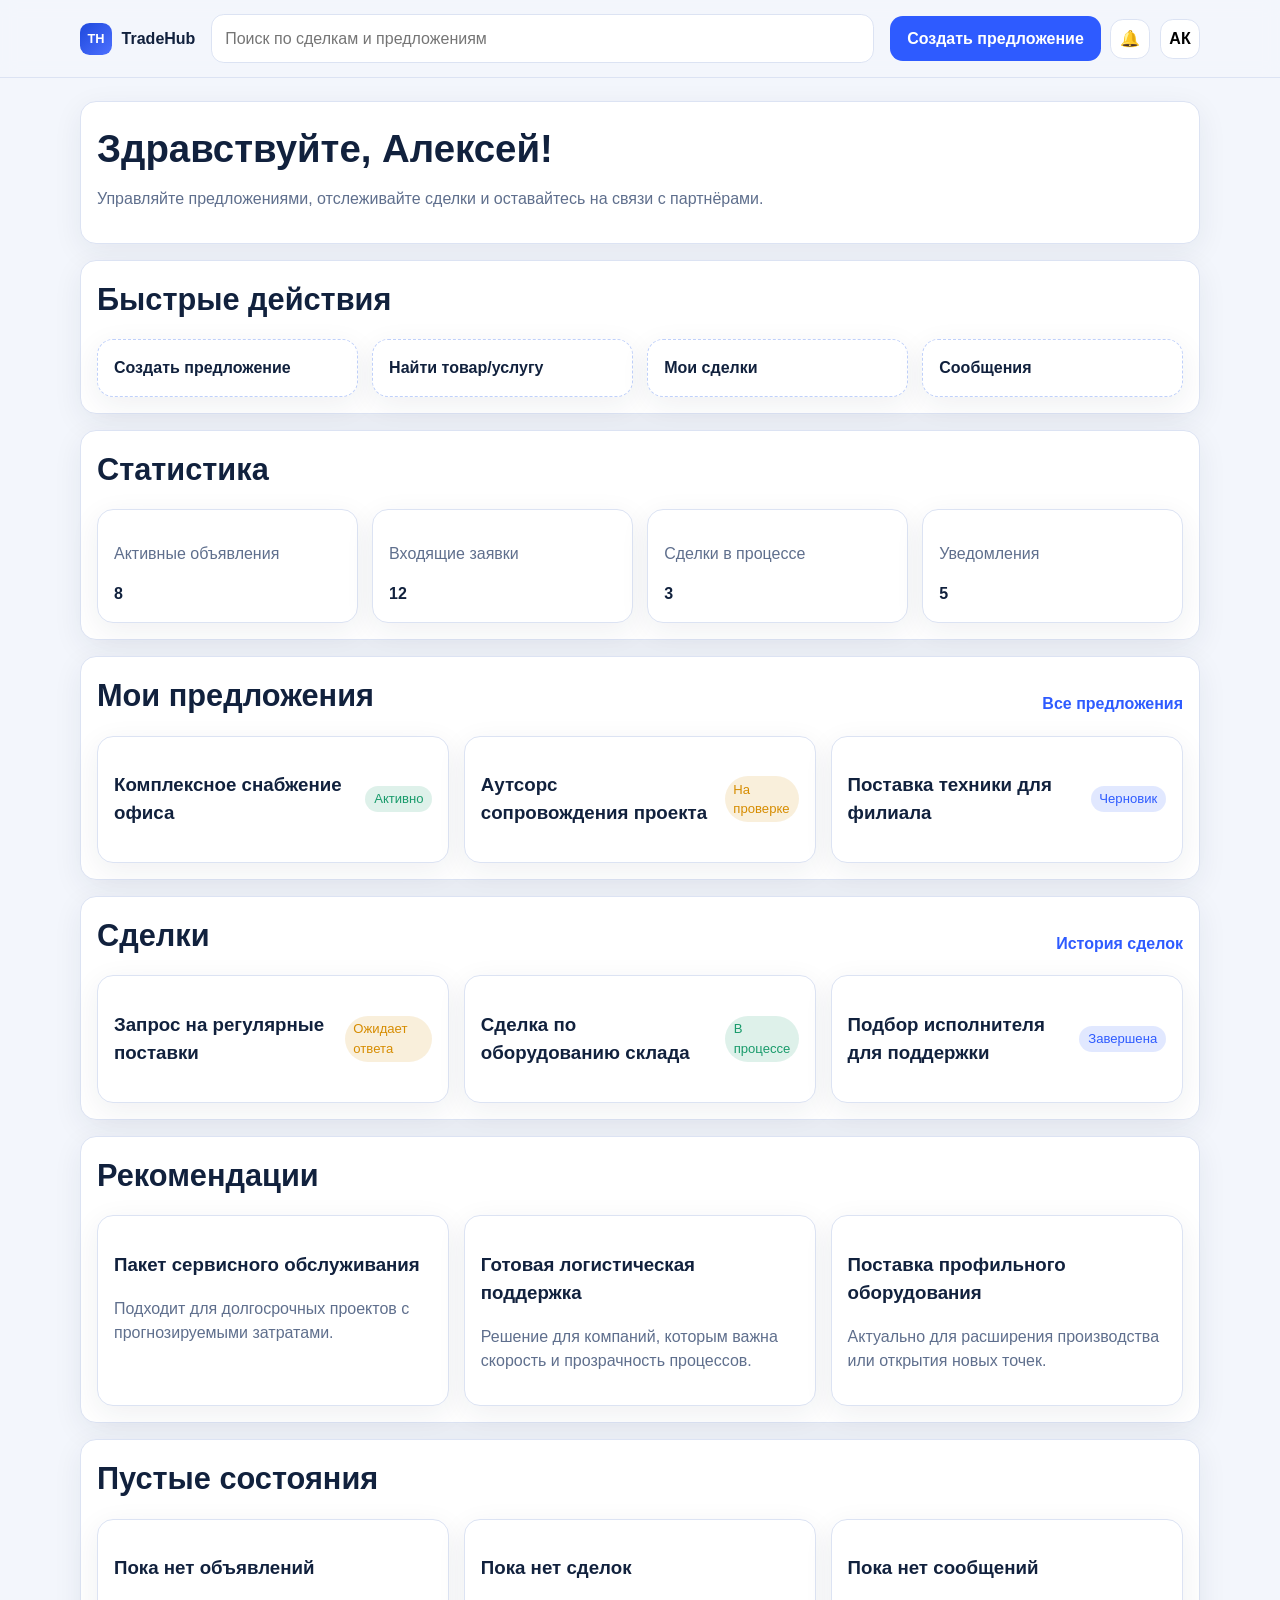
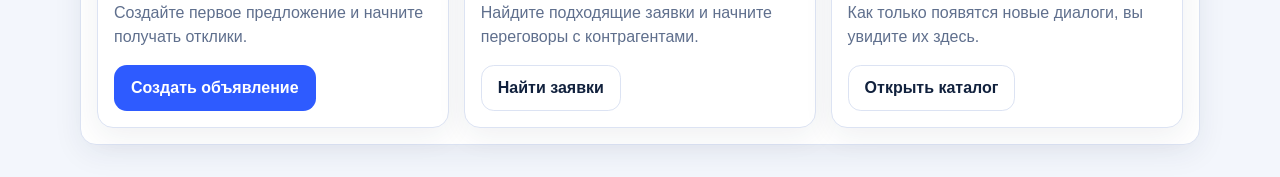
==== dashboard.html @ 5559f47c "Create marketplace landing and logged-in dashboard UI" ====
<!doctype html>
<html lang="ru">
  <head>
    <meta charset="UTF-8" />
    <meta name="viewport" content="width=device-width, initial-scale=1.0" />
    <title>TradeHub — Личный кабинет</title>
    <link rel="stylesheet" href="styles.css" />
  </head>
  <body>
    <header class="site-header logged-header">
      <div class="container logged-header-inner">
        <a class="logo" href="index.html" aria-label="TradeHub">
          <span class="logo-mark">TH</span>
          <span>TradeHub</span>
        </a>
        <label class="header-search">
          <span class="visually-hidden">Поиск</span>
          <input type="search" placeholder="Поиск по сделкам и предложениям" />
        </label>
        <div class="header-actions">
          <button class="btn btn-primary" type="button">Создать предложение</button>
          <button class="icon-btn" type="button" aria-label="Уведомления">🔔</button>
          <button class="profile-btn" type="button" aria-label="Профиль">АК</button>
        </div>
      </div>
    </header>

    <main class="container dashboard-main">
      <section class="welcome panel">
        <h1>Здравствуйте, Алексей!</h1>
        <p>Управляйте предложениями, отслеживайте сделки и оставайтесь на связи с партнёрами.</p>
      </section>

      <section class="quick-actions panel">
        <h2>Быстрые действия</h2>
        <div class="cards-grid quick-grid">
          <a class="card quick-card" href="#">Создать предложение</a>
          <a class="card quick-card" href="#">Найти товар/услугу</a>
          <a class="card quick-card" href="#deals">Мои сделки</a>
          <a class="card quick-card" href="#messages">Сообщения</a>
        </div>
      </section>

      <section class="stats panel">
        <h2>Статистика</h2>
        <div class="cards-grid stats-grid">
          <article class="card stat-card"><p>Активные объявления</p><strong>8</strong></article>
          <article class="card stat-card"><p>Входящие заявки</p><strong>12</strong></article>
          <article class="card stat-card"><p>Сделки в процессе</p><strong>3</strong></article>
          <article class="card stat-card"><p>Уведомления</p><strong>5</strong></article>
        </div>
      </section>

      <section class="panel" id="my-offers">
        <div class="panel-header"><h2>Мои предложения</h2><a href="#">Все предложения</a></div>
        <div class="cards-grid">
          <article class="card offer-row"><h3>Комплексное снабжение офиса</h3><span class="badge active">Активно</span></article>
          <article class="card offer-row"><h3>Аутсорс сопровождения проекта</h3><span class="badge review">На проверке</span></article>
          <article class="card offer-row"><h3>Поставка техники для филиала</h3><span class="badge draft">Черновик</span></article>
        </div>
      </section>

      <section class="panel" id="deals">
        <div class="panel-header"><h2>Сделки</h2><a href="#">История сделок</a></div>
        <div class="cards-grid">
          <article class="card deal-row"><h3>Запрос на регулярные поставки</h3><span class="badge review">Ожидает ответа</span></article>
          <article class="card deal-row"><h3>Сделка по оборудованию склада</h3><span class="badge active">В процессе</span></article>
          <article class="card deal-row"><h3>Подбор исполнителя для поддержки</h3><span class="badge done">Завершена</span></article>
        </div>
      </section>

      <section class="panel" id="recommendations">
        <h2>Рекомендации</h2>
        <div class="cards-grid offers-grid">
          <article class="card"><h3>Пакет сервисного обслуживания</h3><p>Подходит для долгосрочных проектов с прогнозируемыми затратами.</p></article>
          <article class="card"><h3>Готовая логистическая поддержка</h3><p>Решение для компаний, которым важна скорость и прозрачность процессов.</p></article>
          <article class="card"><h3>Поставка профильного оборудования</h3><p>Актуально для расширения производства или открытия новых точек.</p></article>
        </div>
      </section>

      <section class="panel" id="messages">
        <h2>Пустые состояния</h2>
        <div class="cards-grid empty-grid">
          <article class="card empty-state">
            <h3>Пока нет объявлений</h3>
            <p>Создайте первое предложение и начните получать отклики.</p>
            <button class="btn btn-primary" type="button">Создать объявление</button>
          </article>
          <article class="card empty-state">
            <h3>Пока нет сделок</h3>
            <p>Найдите подходящие заявки и начните переговоры с контрагентами.</p>
            <button class="btn btn-secondary" type="button">Найти заявки</button>
          </article>
          <article class="card empty-state">
            <h3>Пока нет сообщений</h3>
            <p>Как только появятся новые диалоги, вы увидите их здесь.</p>
            <button class="btn btn-secondary" type="button">Открыть каталог</button>
          </article>
        </div>
      </section>
    </main>
  </body>
</html>
---- styles.css ----
:root {
  --bg: #f3f6fc;
  --surface: #ffffff;
  --surface-alt: #eef3ff;
  --text: #11213d;
  --muted: #5f6f8d;
  --primary: #2e5bff;
  --primary-hover: #1f4ce5;
  --border: #dce3f3;
  --success: #199b6b;
  --warning: #d68c00;
  --info: #2e5bff;
}

* {
  box-sizing: border-box;
}

body {
  margin: 0;
  font-family: Inter, -apple-system, BlinkMacSystemFont, "Segoe UI", Roboto, sans-serif;
  color: var(--text);
  background: var(--bg);
  line-height: 1.5;
}

a {
  color: inherit;
  text-decoration: none;
}

.container {
  width: min(1120px, calc(100% - 2rem));
  margin: 0 auto;
}

.site-header {
  position: sticky;
  top: 0;
  z-index: 10;
  background: rgba(243, 246, 252, 0.92);
  backdrop-filter: blur(8px);
  border-bottom: 1px solid var(--border);
}

.header-inner,
.logged-header-inner {
  display: flex;
  align-items: center;
  justify-content: space-between;
  gap: 1rem;
  padding: 0.9rem 0;
}

.main-nav {
  display: flex;
  gap: 1.2rem;
  flex-wrap: wrap;
}

.main-nav a {
  font-weight: 500;
  color: var(--muted);
}

.main-nav a:hover,
.main-nav a:focus-visible {
  color: var(--primary);
}

.logo {
  display: inline-flex;
  align-items: center;
  gap: 0.6rem;
  font-weight: 700;
}

.logo-mark {
  display: grid;
  place-items: center;
  width: 2rem;
  height: 2rem;
  border-radius: 0.6rem;
  color: #fff;
  background: linear-gradient(135deg, #1e49dd, #4d70ff);
  font-size: 0.8rem;
}

.header-actions {
  display: flex;
  align-items: center;
  gap: 0.6rem;
}

.btn,
.icon-btn,
.profile-btn,
input,
select {
  border-radius: 0.8rem;
  border: 1px solid transparent;
  font: inherit;
}

.btn {
  display: inline-flex;
  align-items: center;
  justify-content: center;
  padding: 0.62rem 1rem;
  cursor: pointer;
  transition: 0.2s ease;
  font-weight: 600;
}

.btn-primary {
  color: #fff;
  background: var(--primary);
}

.btn-primary:hover,
.btn-primary:focus-visible {
  background: var(--primary-hover);
}

.btn-secondary,
.btn-ghost {
  background: var(--surface);
  border-color: var(--border);
  color: var(--text);
}

.btn-secondary:hover,
.btn-secondary:focus-visible,
.btn-ghost:hover,
.btn-ghost:focus-visible {
  border-color: #b6c6f1;
  box-shadow: 0 4px 12px rgba(46, 91, 255, 0.12);
}

.hero {
  display: grid;
  grid-template-columns: 1.2fr 0.8fr;
  gap: 1.4rem;
  padding: 2rem 0;
}

.eyebrow {
  color: var(--primary);
  font-weight: 600;
}

h1 {
  font-size: clamp(1.8rem, 3vw, 2.8rem);
  line-height: 1.15;
  margin: 0.6rem 0;
}

h2 {
  margin: 0 0 1rem;
  font-size: clamp(1.4rem, 2.4vw, 2rem);
}

.hero-subtitle,
p {
  color: var(--muted);
}

.hero-cta {
  display: flex;
  flex-wrap: wrap;
  gap: 0.8rem;
  margin-top: 1rem;
}

.hero-card,
.card,
.panel,
.search-panel {
  background: var(--surface);
  border: 1px solid var(--border);
  border-radius: 1rem;
  box-shadow: 0 8px 30px rgba(23, 38, 77, 0.07);
}

.hero-card {
  padding: 1.2rem;
}

.hero-card-title {
  color: var(--text);
  font-weight: 600;
}

.hero-card ul {
  list-style: none;
  padding: 0;
  margin: 0 0 1rem;
}

.hero-card li {
  display: flex;
  justify-content: space-between;
  border-bottom: 1px dashed var(--border);
  padding: 0.45rem 0;
  gap: 1rem;
}

.search-section {
  padding: 0.5rem 0 0;
}

.search-panel {
  padding: 1rem;
}

.search-grid {
  display: grid;
  grid-template-columns: 2fr repeat(4, 1fr);
  gap: 0.7rem;
}

input,
select {
  width: 100%;
  border-color: var(--border);
  background: #fff;
  padding: 0.7rem 0.8rem;
}

input:focus-visible,
select:focus-visible,
.btn:focus-visible,
.icon-btn:focus-visible,
.profile-btn:focus-visible {
  outline: 2px solid #91a9ff;
  outline-offset: 1px;
}

.section {
  padding: 2rem 0;
}

.section-alt {
  background: var(--surface-alt);
  border-top: 1px solid var(--border);
  border-bottom: 1px solid var(--border);
}

.cards-grid {
  display: grid;
  grid-template-columns: repeat(3, minmax(0, 1fr));
  gap: 0.9rem;
}

.card {
  padding: 1rem;
}

.category-card span {
  font-size: 1.4rem;
}

.step-number {
  width: 2.1rem;
  height: 2.1rem;
  display: grid;
  place-items: center;
  border-radius: 999px;
  color: #fff;
  background: var(--primary);
  font-weight: 700;
}

.status,
.badge {
  display: inline-flex;
  align-items: center;
  border-radius: 999px;
  font-size: 0.82rem;
  padding: 0.2rem 0.55rem;
  width: fit-content;
}

.status,
.badge.active {
  background: rgba(25, 155, 107, 0.14);
  color: var(--success);
}

.badge.review {
  background: rgba(214, 140, 0, 0.14);
  color: var(--warning);
}

.badge.draft,
.badge.done {
  background: rgba(46, 91, 255, 0.14);
  color: var(--info);
}

.site-footer {
  margin-top: 2rem;
  padding: 1rem 0;
  border-top: 1px solid var(--border);
  background: var(--surface);
}

.footer-grid {
  display: grid;
  gap: 0.8rem;
  grid-template-columns: 1.4fr repeat(5, auto);
  align-items: center;
}

.logged-header .header-search {
  flex: 1;
}

.icon-btn,
.profile-btn {
  height: 2.5rem;
  min-width: 2.5rem;
  border: 1px solid var(--border);
  background: #fff;
  cursor: pointer;
}

.profile-btn {
  font-weight: 700;
}

.dashboard-main {
  padding: 1.4rem 0 2rem;
  display: grid;
  gap: 1rem;
}

.panel {
  padding: 1rem;
}

.panel-header {
  display: flex;
  align-items: center;
  justify-content: space-between;
  gap: 0.8rem;
}

.panel-header a {
  color: var(--primary);
  font-weight: 600;
}

.quick-grid,
.stats-grid,
.empty-grid {
  grid-template-columns: repeat(4, minmax(0, 1fr));
}

.empty-grid {
  grid-template-columns: repeat(3, minmax(0, 1fr));
}

.quick-card {
  font-weight: 600;
  border: 1px dashed #bfd0fa;
}

.offer-row,
.deal-row {
  display: flex;
  align-items: center;
  justify-content: space-between;
  gap: 0.9rem;
}

.visually-hidden {
  position: absolute;
  width: 1px;
  height: 1px;
  padding: 0;
  margin: -1px;
  overflow: hidden;
  clip: rect(0, 0, 0, 0);
  border: 0;
}

@media (max-width: 980px) {
  .hero,
  .search-grid,
  .cards-grid,
  .quick-grid,
  .stats-grid,
  .empty-grid,
  .footer-grid {
    grid-template-columns: 1fr 1fr;
  }

  .search-grid label,
  .search-grid label input {
    grid-column: 1 / -1;
  }

  .main-nav {
    display: none;
  }

  .logged-header-inner {
    flex-wrap: wrap;
  }

  .logged-header .header-search {
    order: 3;
    width: 100%;
    flex: 1 0 100%;
  }
}

@media (max-width: 640px) {
  .container {
    width: min(1120px, calc(100% - 1rem));
  }

  .header-inner,
  .logged-header-inner {
    flex-wrap: wrap;
  }

  .header-actions {
    width: 100%;
    justify-content: flex-start;
    flex-wrap: wrap;
  }

  .hero,
  .search-grid,
  .cards-grid,
  .quick-grid,
  .stats-grid,
  .empty-grid,
  .footer-grid {
    grid-template-columns: 1fr;
  }

  .btn {
    width: 100%;
  }

  .hero-cta .btn {
    width: auto;
    flex: 1;
  }
}
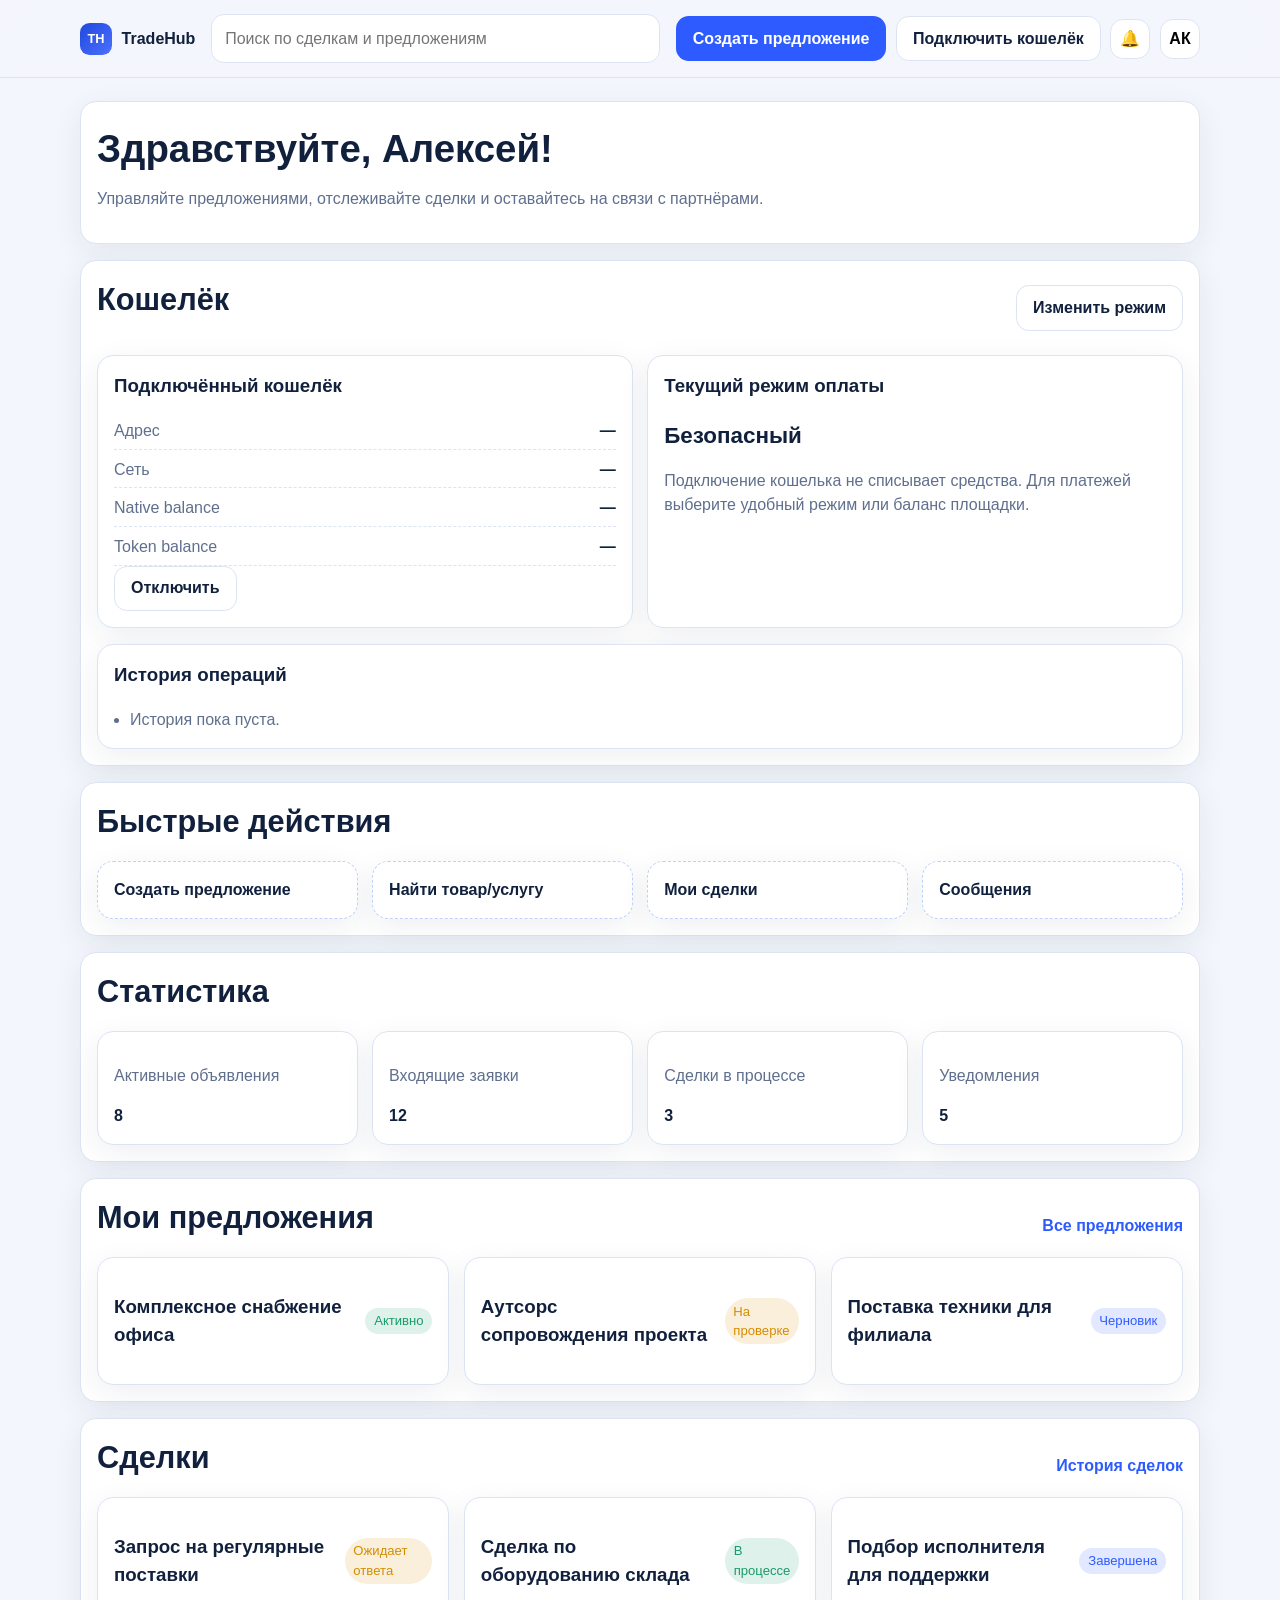
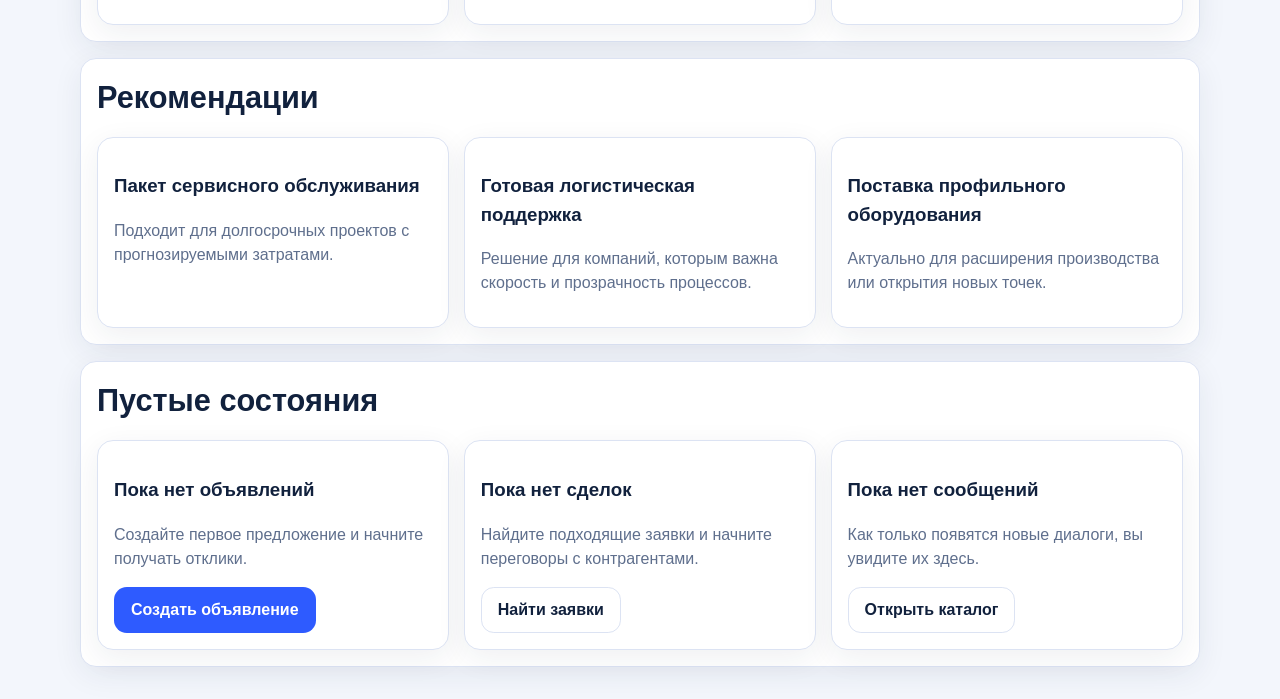
==== commit 34fe385a: "Add secure Web3 onboarding and payment mode UX" ====
--- a/dashboard.html
+++ b/dashboard.html
@@ -19,6 +19,7 @@
         </label>
         <div class="header-actions">
           <button class="btn btn-primary" type="button">Создать предложение</button>
+          <button class="btn btn-secondary" type="button" id="connectWalletBtn">Подключить кошелёк</button>
           <button class="icon-btn" type="button" aria-label="Уведомления">🔔</button>
           <button class="profile-btn" type="button" aria-label="Профиль">АК</button>
         </div>
@@ -29,6 +30,58 @@
       <section class="welcome panel">
         <h1>Здравствуйте, Алексей!</h1>
         <p>Управляйте предложениями, отслеживайте сделки и оставайтесь на связи с партнёрами.</p>
+      </section>
+
+      <section class="panel wallet-panel" id="wallet">
+        <div class="panel-header">
+          <h2>Кошелёк</h2>
+          <button class="btn btn-secondary" type="button" id="changeModeBtn">Изменить режим</button>
+        </div>
+        <div class="wallet-grid">
+          <article class="card wallet-card" id="walletConnectionCard">
+            <h3>Подключённый кошелёк</h3>
+            <dl>
+              <div><dt>Адрес</dt><dd id="walletAddress">—</dd></div>
+              <div><dt>Сеть</dt><dd id="walletNetwork">—</dd></div>
+              <div><dt>Native balance</dt><dd id="walletNativeBalance">—</dd></div>
+              <div><dt>Token balance</dt><dd id="walletTokenBalance">—</dd></div>
+            </dl>
+            <button class="btn btn-ghost" type="button" id="disconnectWalletBtn">Отключить</button>
+          </article>
+
+          <article class="card wallet-card" id="paymentModeCard">
+            <h3>Текущий режим оплаты</h3>
+            <p class="wallet-mode" id="paymentModeLabel">Безопасный</p>
+            <p id="paymentModeHint">Выберите режим, чтобы активировать крипто-оплаты на площадке.</p>
+          </article>
+
+          <article class="card wallet-card" id="convenientDetails">
+            <h3>Удобный режим</h3>
+            <dl>
+              <div><dt>Лимит</dt><dd id="permissionLimit">—</dd></div>
+              <div><dt>Использовано сегодня</dt><dd id="permissionUsedToday">—</dd></div>
+              <div><dt>Срок действия</dt><dd id="permissionExpiry">—</dd></div>
+              <div><dt>Разрешённые операции</dt><dd id="permissionOps">—</dd></div>
+            </dl>
+            <button class="btn btn-ghost" type="button" id="disableConvenientBtn">Отключить удобный режим</button>
+          </article>
+
+          <article class="card wallet-card" id="platformBalanceDetails">
+            <h3>Баланс площадки</h3>
+            <dl>
+              <div><dt>Внутренний баланс</dt><dd id="ledgerBalance">0 USDT</dd></div>
+            </dl>
+            <div class="wallet-actions-inline">
+              <button class="btn btn-primary" type="button" id="topUpBtn">Пополнить</button>
+              <button class="btn btn-secondary" type="button" id="withdrawBtn">Вывести</button>
+            </div>
+          </article>
+        </div>
+
+        <article class="card wallet-card">
+          <h3>История операций</h3>
+          <ul class="history-list" id="walletHistoryList"></ul>
+        </article>
       </section>
 
       <section class="quick-actions panel">
@@ -99,5 +152,67 @@
         </div>
       </section>
     </main>
+
+    <section class="web3-onboarding hidden" id="web3Onboarding" aria-modal="true" role="dialog" aria-labelledby="onboardingTitle">
+      <div class="web3-onboarding-content">
+        <p class="eyebrow">Web3 onboarding</p>
+        <h2 id="onboardingTitle">Выберите способ оплаты криптой</h2>
+        <p>
+          Подключение кошелька само по себе не даёт платформе доступ к вашим средствам. Доступ к оплатам зависит от выбранного режима.
+        </p>
+        <p class="onboarding-hint">Подключение кошелька не списывает средства.</p>
+
+        <div class="mode-cards">
+          <label class="card mode-card">
+            <input type="radio" name="paymentMode" value="safe" />
+            <h3>Безопасный режим</h3>
+            <p>Подключение только для просмотра баланса и адреса. Автосписания и внутренний баланс не включаются.</p>
+            <small>Вы всегда сможете позже включить удобный режим или баланс площадки.</small>
+          </label>
+          <label class="card mode-card">
+            <input type="radio" name="paymentMode" value="convenient" />
+            <h3>Удобный режим</h3>
+            <p>Для автосписаний вы задаёте лимит и срок. Платформа не запрашивает безлимитный доступ.</p>
+            <small>Вы можете отключить удобный режим в любой момент.</small>
+          </label>
+          <label class="card mode-card">
+            <input type="radio" name="paymentMode" value="platform_balance" />
+            <h3>Баланс площадки</h3>
+            <p>Вы пополняете внутренний баланс одной транзакцией и оплачиваете сделки без повторных подтверждений.</p>
+            <small>Не отправляйте средства из неподдерживаемых сетей.</small>
+          </label>
+        </div>
+
+        <form class="mode-form hidden" id="convenientModeForm">
+          <h3>Параметры удобного режима</h3>
+          <p>Вы задаёте лимит и срок действия. Платформа сможет проводить только разрешённые операции в этих рамках.</p>
+          <div class="mode-form-grid">
+            <label><span>Максимальная сумма (USDT)</span><input type="number" min="1" step="1" id="limitInput" required /></label>
+            <label><span>Срок действия</span><input type="datetime-local" id="expiryInput" required /></label>
+            <label><span>Сеть</span><select id="networkInput"><option value="137">Polygon</option><option value="1">Ethereum</option></select></label>
+            <label><span>Токен</span><select id="tokenInput"><option value="USDT">USDT</option><option value="USDC">USDC</option></select></label>
+            <fieldset>
+              <legend>Тип операций</legend>
+              <label><input type="checkbox" value="fees" checked /> комиссии площадки</label>
+              <label><input type="checkbox" value="purchases" checked /> покупки</label>
+              <label><input type="checkbox" value="bids" checked /> ставки</label>
+            </fieldset>
+          </div>
+          <p class="security-copy">
+            Перед подписью вы увидите: токен, сеть, максимальную сумму и срок действия. Unlimited approve запрещён.
+          </p>
+        </form>
+
+        <div class="wallet-actions-inline onboarding-actions">
+          <button class="btn btn-secondary" type="button" id="cancelOnboardingBtn">Отмена</button>
+          <button class="btn btn-primary" type="button" id="continueOnboardingBtn">Продолжить</button>
+        </div>
+      </div>
+    </section>
+
+    <div class="toast hidden" id="walletToast" role="status" aria-live="polite"></div>
+
+    <script src="wallet-api.js"></script>
+    <script src="dashboard.js"></script>
   </body>
 </html>
--- a/styles.css
+++ b/styles.css
@@ -451,3 +451,176 @@
     flex: 1;
   }
 }
+
+.wallet-panel {
+  display: grid;
+  gap: 1rem;
+}
+
+.wallet-grid {
+  display: grid;
+  grid-template-columns: repeat(2, minmax(0, 1fr));
+  gap: 0.9rem;
+}
+
+.wallet-card h3 {
+  margin-top: 0;
+}
+
+.wallet-card dl {
+  margin: 0;
+  display: grid;
+  gap: 0.5rem;
+}
+
+.wallet-card dl div {
+  display: flex;
+  justify-content: space-between;
+  gap: 1rem;
+  border-bottom: 1px dashed var(--border);
+  padding-bottom: 0.35rem;
+}
+
+.wallet-card dt {
+  color: var(--muted);
+}
+
+.wallet-card dd {
+  margin: 0;
+  text-align: right;
+  font-weight: 600;
+  color: var(--text);
+}
+
+.wallet-mode {
+  margin: 0.3rem 0;
+  font-size: 1.4rem;
+  color: var(--text);
+  font-weight: 700;
+}
+
+.wallet-actions-inline {
+  display: flex;
+  gap: 0.7rem;
+  flex-wrap: wrap;
+  margin-top: 0.8rem;
+}
+
+.history-list {
+  margin: 0;
+  padding-left: 1rem;
+  color: var(--muted);
+  display: grid;
+  gap: 0.5rem;
+}
+
+.web3-onboarding {
+  position: fixed;
+  inset: 0;
+  z-index: 50;
+  background: rgba(10, 19, 38, 0.75);
+  padding: 1rem;
+  overflow: auto;
+}
+
+.web3-onboarding-content {
+  width: min(980px, 100%);
+  margin: 1rem auto;
+  background: var(--surface);
+  border-radius: 1rem;
+  border: 1px solid var(--border);
+  padding: 1.2rem;
+}
+
+.onboarding-hint {
+  margin-top: 0;
+  color: var(--text);
+  font-weight: 600;
+}
+
+.mode-cards {
+  display: grid;
+  grid-template-columns: repeat(2, minmax(0, 1fr));
+  gap: 0.9rem;
+}
+
+.mode-card {
+  cursor: pointer;
+}
+
+.mode-card input {
+  width: auto;
+  margin-bottom: 0.5rem;
+}
+
+.mode-card:has(input:checked) {
+  border-color: var(--primary);
+  box-shadow: 0 0 0 2px rgba(46, 91, 255, 0.2);
+}
+
+.mode-form {
+  margin-top: 1rem;
+  padding-top: 0.8rem;
+  border-top: 1px solid var(--border);
+}
+
+.mode-form-grid {
+  display: grid;
+  grid-template-columns: repeat(2, minmax(0, 1fr));
+  gap: 0.7rem;
+}
+
+.mode-form-grid label,
+.mode-form-grid fieldset {
+  border: 1px solid var(--border);
+  border-radius: 0.8rem;
+  padding: 0.65rem;
+  background: #fdfdff;
+}
+
+.mode-form-grid span,
+.mode-form-grid legend {
+  font-weight: 600;
+  color: var(--text);
+}
+
+.mode-form-grid fieldset {
+  grid-column: 1 / -1;
+  display: flex;
+  gap: 0.9rem;
+  flex-wrap: wrap;
+}
+
+.security-copy {
+  margin: 0.8rem 0 0;
+  color: var(--text);
+  font-weight: 600;
+}
+
+.onboarding-actions {
+  margin-top: 1rem;
+}
+
+.toast {
+  position: fixed;
+  right: 1rem;
+  bottom: 1rem;
+  z-index: 60;
+  background: #182747;
+  color: #fff;
+  padding: 0.8rem 1rem;
+  border-radius: 0.8rem;
+  box-shadow: 0 8px 24px rgba(0, 0, 0, 0.25);
+}
+
+.hidden {
+  display: none !important;
+}
+
+@media (max-width: 980px) {
+  .wallet-grid,
+  .mode-cards,
+  .mode-form-grid {
+    grid-template-columns: 1fr;
+  }
+}
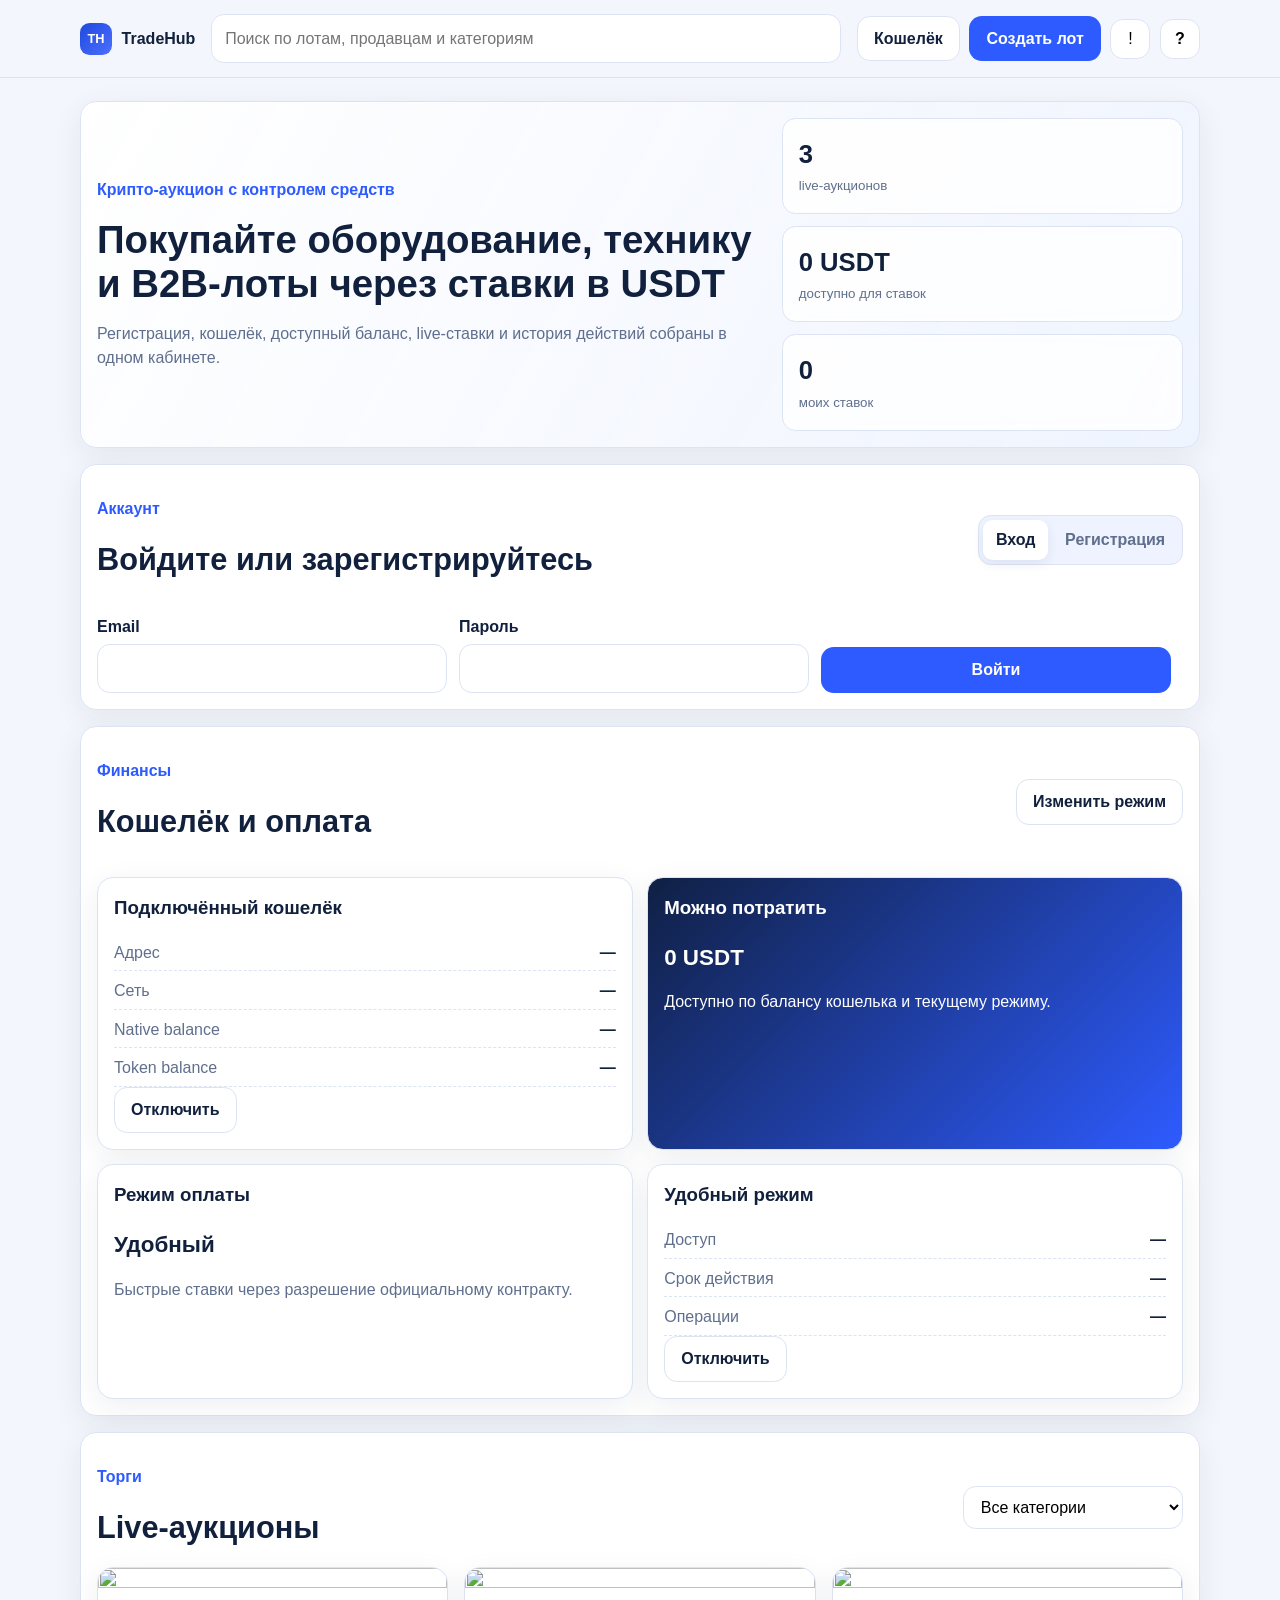
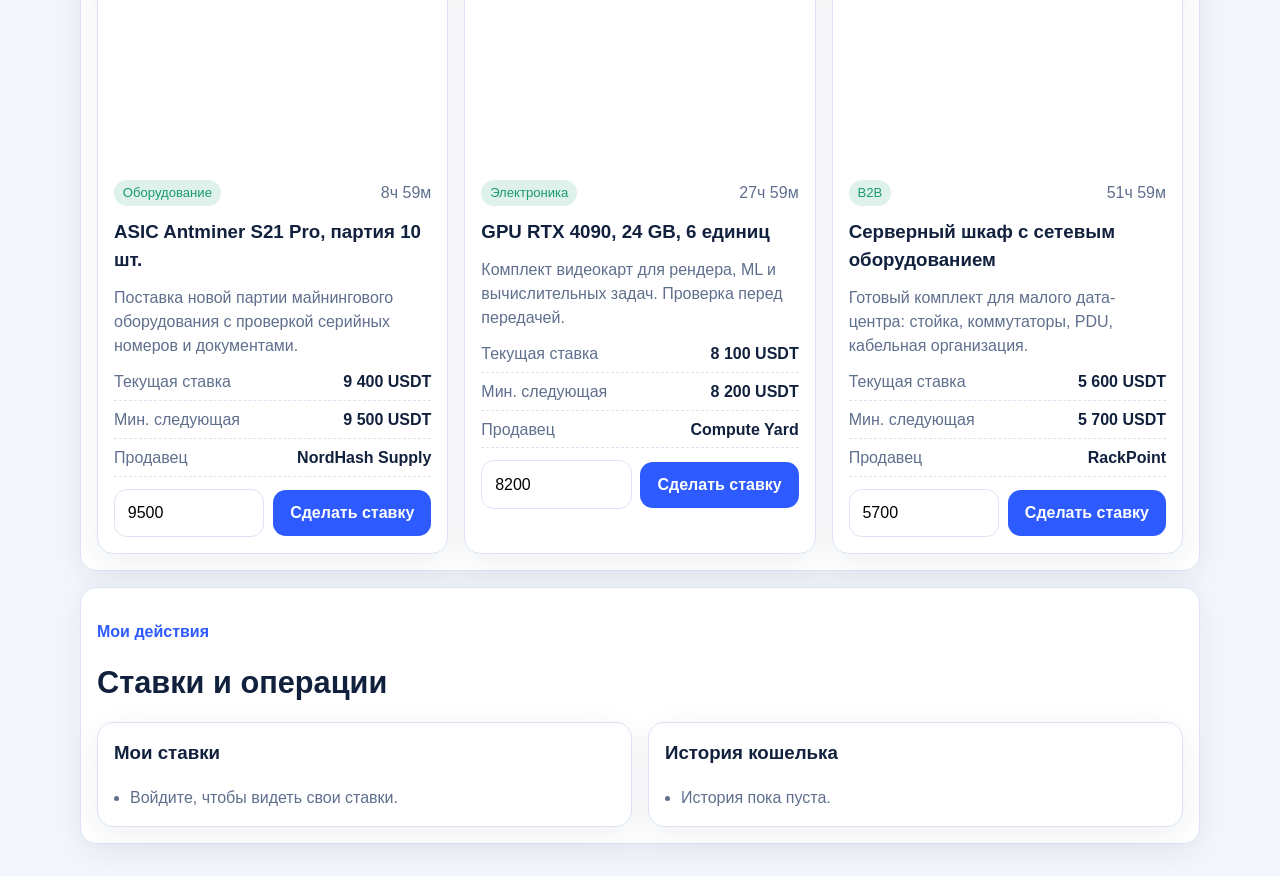
==== commit 77d54791: "Build crypto auction MVP" ====
--- a/dashboard.html
+++ b/dashboard.html
@@ -3,7 +3,7 @@
   <head>
     <meta charset="UTF-8" />
     <meta name="viewport" content="width=device-width, initial-scale=1.0" />
-    <title>TradeHub — Личный кабинет</title>
+    <title>TradeHub — крипто-аукцион</title>
     <link rel="stylesheet" href="styles.css" />
   </head>
   <body>
@@ -15,26 +15,82 @@
         </a>
         <label class="header-search">
           <span class="visually-hidden">Поиск</span>
-          <input type="search" placeholder="Поиск по сделкам и предложениям" />
+          <input type="search" id="auctionSearch" placeholder="Поиск по лотам, продавцам и категориям" />
         </label>
         <div class="header-actions">
-          <button class="btn btn-primary" type="button">Создать предложение</button>
-          <button class="btn btn-secondary" type="button" id="connectWalletBtn">Подключить кошелёк</button>
-          <button class="icon-btn" type="button" aria-label="Уведомления">🔔</button>
-          <button class="profile-btn" type="button" aria-label="Профиль">АК</button>
+          <button class="btn btn-secondary" type="button" id="connectWalletBtn">Кошелёк</button>
+          <button class="btn btn-primary" type="button" id="openCreateAuctionBtn">Создать лот</button>
+          <button class="icon-btn" type="button" aria-label="Уведомления">!</button>
+          <button class="profile-btn" type="button" id="profileBtn" aria-label="Профиль">?</button>
         </div>
       </div>
     </header>
 
     <main class="container dashboard-main">
-      <section class="welcome panel">
-        <h1>Здравствуйте, Алексей!</h1>
-        <p>Управляйте предложениями, отслеживайте сделки и оставайтесь на связи с партнёрами.</p>
-      </section>
-
-      <section class="panel wallet-panel" id="wallet">
-        <div class="panel-header">
-          <h2>Кошелёк</h2>
+      <section class="app-hero panel reveal">
+        <div>
+          <p class="eyebrow">Крипто-аукцион с контролем средств</p>
+          <h1 id="welcomeTitle">Покупайте оборудование, технику и B2B-лоты через ставки в USDT</h1>
+          <p>
+            Регистрация, кошелёк, доступный баланс, live-ставки и история действий собраны в одном кабинете.
+          </p>
+        </div>
+        <div class="hero-metrics">
+          <article>
+            <span id="liveAuctionsCount">0</span>
+            <small>live-аукционов</small>
+          </article>
+          <article>
+            <span id="availableToBid">0 USDT</span>
+            <small>доступно для ставок</small>
+          </article>
+          <article>
+            <span id="myBidsCount">0</span>
+            <small>моих ставок</small>
+          </article>
+        </div>
+      </section>
+
+      <section class="auth-panel panel reveal" id="authPanel">
+        <div class="panel-header">
+          <div>
+            <p class="eyebrow">Аккаунт</p>
+            <h2>Войдите или зарегистрируйтесь</h2>
+          </div>
+          <div class="segmented">
+            <button class="active" type="button" data-auth-tab="login">Вход</button>
+            <button type="button" data-auth-tab="register">Регистрация</button>
+          </div>
+        </div>
+
+        <form class="auth-form" id="loginForm">
+          <label><span>Email</span><input type="email" id="loginEmail" autocomplete="email" required /></label>
+          <label><span>Пароль</span><input type="password" id="loginPassword" autocomplete="current-password" required /></label>
+          <button class="btn btn-primary" type="submit">Войти</button>
+        </form>
+
+        <form class="auth-form hidden" id="registerForm">
+          <label><span>Имя</span><input type="text" id="registerName" autocomplete="name" required /></label>
+          <label><span>Email</span><input type="email" id="registerEmail" autocomplete="email" required /></label>
+          <label><span>Пароль</span><input type="password" id="registerPassword" autocomplete="new-password" minlength="6" required /></label>
+          <label>
+            <span>Роль</span>
+            <select id="registerRole">
+              <option value="buyer">Покупатель</option>
+              <option value="seller">Продавец</option>
+              <option value="both">Покупатель и продавец</option>
+            </select>
+          </label>
+          <button class="btn btn-primary" type="submit">Создать аккаунт</button>
+        </form>
+      </section>
+
+      <section class="panel wallet-panel reveal" id="wallet">
+        <div class="panel-header">
+          <div>
+            <p class="eyebrow">Финансы</p>
+            <h2>Кошелёк и оплата</h2>
+          </div>
           <button class="btn btn-secondary" type="button" id="changeModeBtn">Изменить режим</button>
         </div>
         <div class="wallet-grid">
@@ -49,21 +105,26 @@
             <button class="btn btn-ghost" type="button" id="disconnectWalletBtn">Отключить</button>
           </article>
 
+          <article class="card wallet-card highlight-card">
+            <h3>Можно потратить</h3>
+            <p class="wallet-mode" id="spendableBalance">0 USDT</p>
+            <p id="spendableHint">Подключите кошелёк или пополните баланс площадки.</p>
+          </article>
+
           <article class="card wallet-card" id="paymentModeCard">
-            <h3>Текущий режим оплаты</h3>
-            <p class="wallet-mode" id="paymentModeLabel">Безопасный</p>
+            <h3>Режим оплаты</h3>
+            <p class="wallet-mode" id="paymentModeLabel">Удобный</p>
             <p id="paymentModeHint">Выберите режим, чтобы активировать крипто-оплаты на площадке.</p>
           </article>
 
           <article class="card wallet-card" id="convenientDetails">
             <h3>Удобный режим</h3>
             <dl>
-              <div><dt>Лимит</dt><dd id="permissionLimit">—</dd></div>
-              <div><dt>Использовано сегодня</dt><dd id="permissionUsedToday">—</dd></div>
+              <div><dt>Доступ</dt><dd id="permissionAccess">—</dd></div>
               <div><dt>Срок действия</dt><dd id="permissionExpiry">—</dd></div>
-              <div><dt>Разрешённые операции</dt><dd id="permissionOps">—</dd></div>
+              <div><dt>Операции</dt><dd id="permissionOps">—</dd></div>
             </dl>
-            <button class="btn btn-ghost" type="button" id="disableConvenientBtn">Отключить удобный режим</button>
+            <button class="btn btn-ghost" type="button" id="disableConvenientBtn">Отключить</button>
           </article>
 
           <article class="card wallet-card" id="platformBalanceDetails">
@@ -77,77 +138,42 @@
             </div>
           </article>
         </div>
-
-        <article class="card wallet-card">
-          <h3>История операций</h3>
-          <ul class="history-list" id="walletHistoryList"></ul>
-        </article>
-      </section>
-
-      <section class="quick-actions panel">
-        <h2>Быстрые действия</h2>
-        <div class="cards-grid quick-grid">
-          <a class="card quick-card" href="#">Создать предложение</a>
-          <a class="card quick-card" href="#">Найти товар/услугу</a>
-          <a class="card quick-card" href="#deals">Мои сделки</a>
-          <a class="card quick-card" href="#messages">Сообщения</a>
-        </div>
-      </section>
-
-      <section class="stats panel">
-        <h2>Статистика</h2>
-        <div class="cards-grid stats-grid">
-          <article class="card stat-card"><p>Активные объявления</p><strong>8</strong></article>
-          <article class="card stat-card"><p>Входящие заявки</p><strong>12</strong></article>
-          <article class="card stat-card"><p>Сделки в процессе</p><strong>3</strong></article>
-          <article class="card stat-card"><p>Уведомления</p><strong>5</strong></article>
-        </div>
-      </section>
-
-      <section class="panel" id="my-offers">
-        <div class="panel-header"><h2>Мои предложения</h2><a href="#">Все предложения</a></div>
-        <div class="cards-grid">
-          <article class="card offer-row"><h3>Комплексное снабжение офиса</h3><span class="badge active">Активно</span></article>
-          <article class="card offer-row"><h3>Аутсорс сопровождения проекта</h3><span class="badge review">На проверке</span></article>
-          <article class="card offer-row"><h3>Поставка техники для филиала</h3><span class="badge draft">Черновик</span></article>
-        </div>
-      </section>
-
-      <section class="panel" id="deals">
-        <div class="panel-header"><h2>Сделки</h2><a href="#">История сделок</a></div>
-        <div class="cards-grid">
-          <article class="card deal-row"><h3>Запрос на регулярные поставки</h3><span class="badge review">Ожидает ответа</span></article>
-          <article class="card deal-row"><h3>Сделка по оборудованию склада</h3><span class="badge active">В процессе</span></article>
-          <article class="card deal-row"><h3>Подбор исполнителя для поддержки</h3><span class="badge done">Завершена</span></article>
-        </div>
-      </section>
-
-      <section class="panel" id="recommendations">
-        <h2>Рекомендации</h2>
-        <div class="cards-grid offers-grid">
-          <article class="card"><h3>Пакет сервисного обслуживания</h3><p>Подходит для долгосрочных проектов с прогнозируемыми затратами.</p></article>
-          <article class="card"><h3>Готовая логистическая поддержка</h3><p>Решение для компаний, которым важна скорость и прозрачность процессов.</p></article>
-          <article class="card"><h3>Поставка профильного оборудования</h3><p>Актуально для расширения производства или открытия новых точек.</p></article>
-        </div>
-      </section>
-
-      <section class="panel" id="messages">
-        <h2>Пустые состояния</h2>
-        <div class="cards-grid empty-grid">
-          <article class="card empty-state">
-            <h3>Пока нет объявлений</h3>
-            <p>Создайте первое предложение и начните получать отклики.</p>
-            <button class="btn btn-primary" type="button">Создать объявление</button>
-          </article>
-          <article class="card empty-state">
-            <h3>Пока нет сделок</h3>
-            <p>Найдите подходящие заявки и начните переговоры с контрагентами.</p>
-            <button class="btn btn-secondary" type="button">Найти заявки</button>
-          </article>
-          <article class="card empty-state">
-            <h3>Пока нет сообщений</h3>
-            <p>Как только появятся новые диалоги, вы увидите их здесь.</p>
-            <button class="btn btn-secondary" type="button">Открыть каталог</button>
+      </section>
+
+      <section class="panel reveal">
+        <div class="panel-header">
+          <div>
+            <p class="eyebrow">Торги</p>
+            <h2>Live-аукционы</h2>
+          </div>
+          <div class="filter-row">
+            <select id="categoryFilter">
+              <option value="all">Все категории</option>
+              <option value="Оборудование">Оборудование</option>
+              <option value="Электроника">Электроника</option>
+              <option value="B2B">B2B</option>
+            </select>
+          </div>
+        </div>
+        <div class="auction-grid" id="auctionGrid"></div>
+      </section>
+
+      <section class="panel reveal">
+        <div class="panel-header">
+          <div>
+            <p class="eyebrow">Мои действия</p>
+            <h2>Ставки и операции</h2>
+          </div>
+          <button class="btn btn-secondary" type="button" id="logoutBtn">Выйти</button>
+        </div>
+        <div class="activity-layout">
+          <article class="card wallet-card">
+            <h3>Мои ставки</h3>
+            <ul class="history-list" id="myBidsList"></ul>
+          </article>
+          <article class="card wallet-card">
+            <h3>История кошелька</h3>
+            <ul class="history-list" id="walletHistoryList"></ul>
           </article>
         </div>
       </section>
@@ -157,50 +183,38 @@
       <div class="web3-onboarding-content">
         <p class="eyebrow">Web3 onboarding</p>
         <h2 id="onboardingTitle">Выберите способ оплаты криптой</h2>
-        <p>
-          Подключение кошелька само по себе не даёт платформе доступ к вашим средствам. Доступ к оплатам зависит от выбранного режима.
-        </p>
-        <p class="onboarding-hint">Подключение кошелька не списывает средства.</p>
+        <p>Для ставок можно использовать быстрый доступ через кошелёк или внутренний баланс площадки.</p>
 
         <div class="mode-cards">
           <label class="card mode-card">
-            <input type="radio" name="paymentMode" value="safe" />
-            <h3>Безопасный режим</h3>
-            <p>Подключение только для просмотра баланса и адреса. Автосписания и внутренний баланс не включаются.</p>
-            <small>Вы всегда сможете позже включить удобный режим или баланс площадки.</small>
-          </label>
-          <label class="card mode-card">
-            <input type="radio" name="paymentMode" value="convenient" />
+            <input type="radio" name="paymentMode" value="convenient" checked />
             <h3>Удобный режим</h3>
-            <p>Для автосписаний вы задаёте лимит и срок. Платформа не запрашивает безлимитный доступ.</p>
-            <small>Вы можете отключить удобный режим в любой момент.</small>
+            <p>Быстрые ставки через разрешение официальному контракту без настройки суммы.</p>
+            <small>Для быстрых ставок без повторного подтверждения каждой операции.</small>
           </label>
           <label class="card mode-card">
             <input type="radio" name="paymentMode" value="platform_balance" />
             <h3>Баланс площадки</h3>
-            <p>Вы пополняете внутренний баланс одной транзакцией и оплачиваете сделки без повторных подтверждений.</p>
-            <small>Не отправляйте средства из неподдерживаемых сетей.</small>
+            <p>Пополнение одной транзакцией, затем ставки проходят из внутреннего баланса.</p>
+            <small>Удобно для активных торгов.</small>
           </label>
         </div>
 
         <form class="mode-form hidden" id="convenientModeForm">
           <h3>Параметры удобного режима</h3>
-          <p>Вы задаёте лимит и срок действия. Платформа сможет проводить только разрешённые операции в этих рамках.</p>
+          <p>Сеть, токен и тип операций задаются сразу. Сумма не ограничивается.</p>
           <div class="mode-form-grid">
-            <label><span>Максимальная сумма (USDT)</span><input type="number" min="1" step="1" id="limitInput" required /></label>
             <label><span>Срок действия</span><input type="datetime-local" id="expiryInput" required /></label>
             <label><span>Сеть</span><select id="networkInput"><option value="137">Polygon</option><option value="1">Ethereum</option></select></label>
             <label><span>Токен</span><select id="tokenInput"><option value="USDT">USDT</option><option value="USDC">USDC</option></select></label>
             <fieldset>
               <legend>Тип операций</legend>
-              <label><input type="checkbox" value="fees" checked /> комиссии площадки</label>
+              <label><input type="checkbox" value="fees" checked /> комиссии</label>
               <label><input type="checkbox" value="purchases" checked /> покупки</label>
               <label><input type="checkbox" value="bids" checked /> ставки</label>
             </fieldset>
           </div>
-          <p class="security-copy">
-            Перед подписью вы увидите: токен, сеть, максимальную сумму и срок действия. Unlimited approve запрещён.
-          </p>
+          <p class="security-copy">Перед подписью пользователь видит токен, сеть, полный доступ по сумме, срок и разрешённые операции.</p>
         </form>
 
         <div class="wallet-actions-inline onboarding-actions">
@@ -210,8 +224,37 @@
       </div>
     </section>
 
+    <section class="web3-onboarding hidden" id="createAuctionModal" aria-modal="true" role="dialog" aria-labelledby="createAuctionTitle">
+      <div class="web3-onboarding-content compact-modal">
+        <p class="eyebrow">Новый лот</p>
+        <h2 id="createAuctionTitle">Создать аукцион</h2>
+        <form class="mode-form visible-form" id="createAuctionForm">
+          <div class="mode-form-grid">
+            <label><span>Название</span><input type="text" id="auctionTitleInput" required /></label>
+            <label>
+              <span>Категория</span>
+              <select id="auctionCategoryInput">
+                <option>Оборудование</option>
+                <option>Электроника</option>
+                <option>B2B</option>
+              </select>
+            </label>
+            <label><span>Стартовая цена, USDT</span><input type="number" min="1" step="1" id="auctionStartInput" required /></label>
+            <label><span>Шаг ставки, USDT</span><input type="number" min="1" step="1" id="auctionStepInput" value="100" /></label>
+            <label><span>Длительность, часов</span><input type="number" min="1" step="1" id="auctionDurationInput" value="24" /></label>
+            <label class="wide-field"><span>Описание</span><textarea id="auctionDescriptionInput" required></textarea></label>
+          </div>
+          <div class="wallet-actions-inline onboarding-actions">
+            <button class="btn btn-secondary" type="button" id="cancelCreateAuctionBtn">Отмена</button>
+            <button class="btn btn-primary" type="submit">Опубликовать</button>
+          </div>
+        </form>
+      </div>
+    </section>
+
     <div class="toast hidden" id="walletToast" role="status" aria-live="polite"></div>
 
+    <script src="app-db.js"></script>
     <script src="wallet-api.js"></script>
     <script src="dashboard.js"></script>
   </body>
--- a/styles.css
+++ b/styles.css
@@ -617,10 +617,259 @@
   display: none !important;
 }
 
+.reveal {
+  animation: reveal-up 0.45s ease both;
+}
+
+@keyframes reveal-up {
+  from {
+    opacity: 0;
+    transform: translateY(14px);
+  }
+  to {
+    opacity: 1;
+    transform: translateY(0);
+  }
+}
+
+.app-hero {
+  min-height: 260px;
+  display: grid;
+  grid-template-columns: 1.25fr 0.75fr;
+  align-items: center;
+  gap: 1rem;
+  overflow: hidden;
+  position: relative;
+  background:
+    linear-gradient(120deg, rgba(255, 255, 255, 0.96), rgba(238, 243, 255, 0.92)),
+    url("https://images.unsplash.com/photo-1640340434855-6084b1f4901c?auto=format&fit=crop&w=1600&q=80");
+  background-size: cover;
+  background-position: center;
+}
+
+.app-hero h1 {
+  max-width: 820px;
+}
+
+.hero-metrics {
+  display: grid;
+  gap: 0.75rem;
+}
+
+.hero-metrics article {
+  padding: 1rem;
+  background: rgba(255, 255, 255, 0.86);
+  border: 1px solid var(--border);
+  border-radius: 0.85rem;
+  backdrop-filter: blur(8px);
+}
+
+.hero-metrics span {
+  display: block;
+  font-size: 1.6rem;
+  font-weight: 800;
+  color: var(--text);
+}
+
+.hero-metrics small,
+.auction-meta,
+.wallet-card small {
+  color: var(--muted);
+}
+
+.auth-panel {
+  display: grid;
+  gap: 1rem;
+}
+
+.auth-form {
+  display: grid;
+  grid-template-columns: repeat(3, minmax(0, 1fr)) auto;
+  gap: 0.75rem;
+  align-items: end;
+}
+
+.auth-form label,
+.mode-form-grid label {
+  display: grid;
+  gap: 0.35rem;
+}
+
+.auth-form span {
+  font-weight: 700;
+  color: var(--text);
+}
+
+.segmented {
+  display: inline-flex;
+  padding: 0.25rem;
+  background: var(--surface-alt);
+  border: 1px solid var(--border);
+  border-radius: 0.8rem;
+  gap: 0.25rem;
+}
+
+.segmented button {
+  border: 0;
+  border-radius: 0.6rem;
+  padding: 0.5rem 0.8rem;
+  color: var(--muted);
+  background: transparent;
+  cursor: pointer;
+  font: inherit;
+  font-weight: 700;
+}
+
+.segmented button.active {
+  color: var(--text);
+  background: #fff;
+  box-shadow: 0 4px 12px rgba(23, 38, 77, 0.08);
+}
+
+.highlight-card {
+  background: linear-gradient(135deg, #102044, #2e5bff);
+  color: #fff;
+}
+
+.highlight-card h3,
+.highlight-card .wallet-mode,
+.highlight-card p {
+  color: #fff;
+}
+
+.filter-row {
+  width: min(220px, 100%);
+}
+
+.auction-grid {
+  display: grid;
+  grid-template-columns: repeat(3, minmax(0, 1fr));
+  gap: 1rem;
+}
+
+.auction-card {
+  padding: 0;
+  overflow: hidden;
+  transition: transform 0.2s ease, box-shadow 0.2s ease, border-color 0.2s ease;
+}
+
+.auction-card:hover {
+  transform: translateY(-3px);
+  border-color: #b6c6f1;
+  box-shadow: 0 14px 34px rgba(23, 38, 77, 0.12);
+}
+
+.auction-card img {
+  width: 100%;
+  aspect-ratio: 16 / 9;
+  object-fit: cover;
+  display: block;
+}
+
+.auction-body {
+  padding: 1rem;
+  display: grid;
+  gap: 0.75rem;
+}
+
+.auction-body h3,
+.auction-body p {
+  margin: 0;
+}
+
+.auction-body dl {
+  display: grid;
+  gap: 0.45rem;
+  margin: 0;
+}
+
+.auction-body dl div {
+  display: flex;
+  justify-content: space-between;
+  gap: 0.75rem;
+  padding-bottom: 0.35rem;
+  border-bottom: 1px dashed var(--border);
+}
+
+.auction-body dt {
+  color: var(--muted);
+}
+
+.auction-body dd {
+  margin: 0;
+  text-align: right;
+  font-weight: 800;
+}
+
+.auction-meta {
+  display: flex;
+  justify-content: space-between;
+  align-items: center;
+  gap: 0.75rem;
+}
+
+.bid-form {
+  display: grid;
+  grid-template-columns: 1fr auto;
+  gap: 0.55rem;
+  align-items: center;
+}
+
+.activity-layout {
+  display: grid;
+  grid-template-columns: 1fr 1fr;
+  gap: 1rem;
+}
+
+.compact-modal {
+  width: min(760px, 100%);
+}
+
+.visible-form {
+  display: block;
+}
+
+textarea {
+  width: 100%;
+  min-height: 120px;
+  resize: vertical;
+  border: 1px solid var(--border);
+  border-radius: 0.8rem;
+  padding: 0.7rem 0.8rem;
+  font: inherit;
+}
+
+.wide-field {
+  grid-column: 1 / -1;
+}
+
 @media (max-width: 980px) {
   .wallet-grid,
   .mode-cards,
-  .mode-form-grid {
+  .mode-form-grid,
+  .app-hero,
+  .auction-grid,
+  .activity-layout {
     grid-template-columns: 1fr;
   }
-}
+
+  .auth-form {
+    grid-template-columns: 1fr 1fr;
+  }
+}
+
+@media (max-width: 640px) {
+  .auth-form,
+  .bid-form {
+    grid-template-columns: 1fr;
+  }
+
+  .panel-header {
+    align-items: flex-start;
+    flex-direction: column;
+  }
+
+  .filter-row {
+    width: 100%;
+  }
+}
